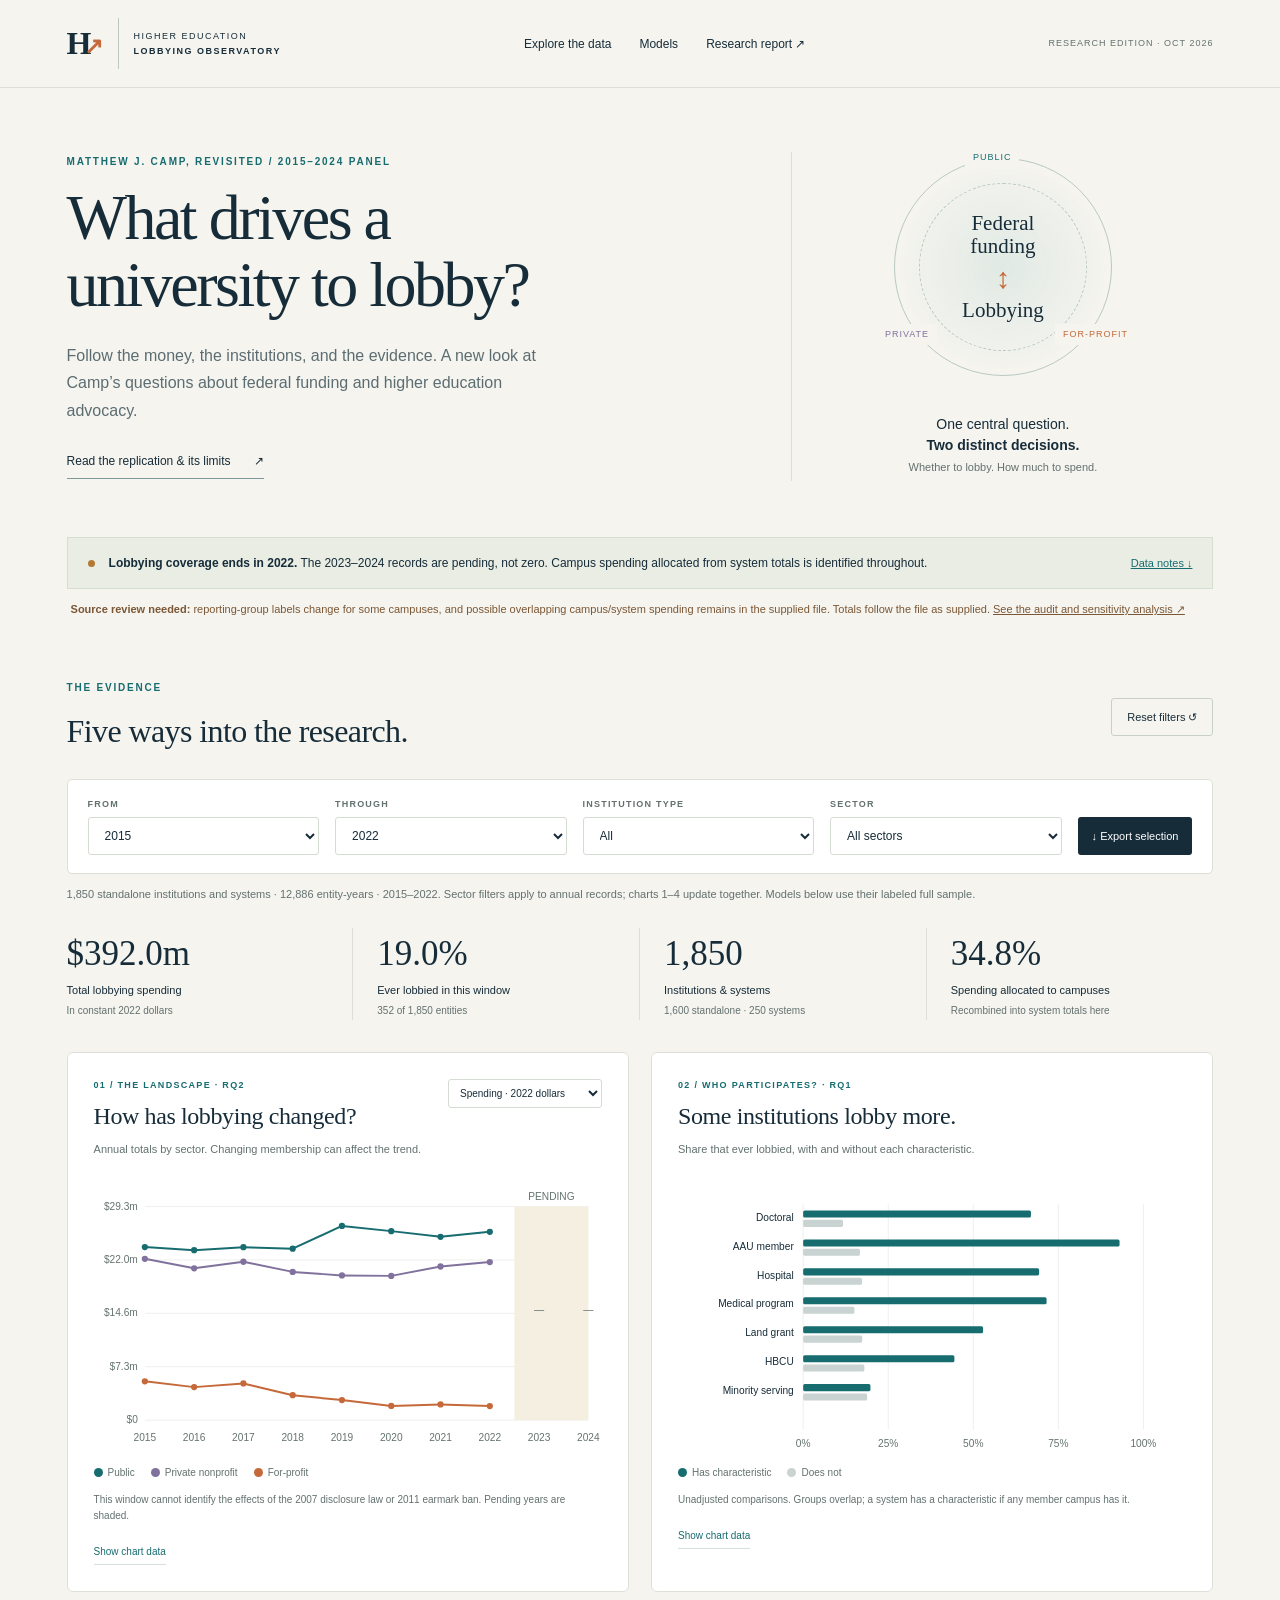
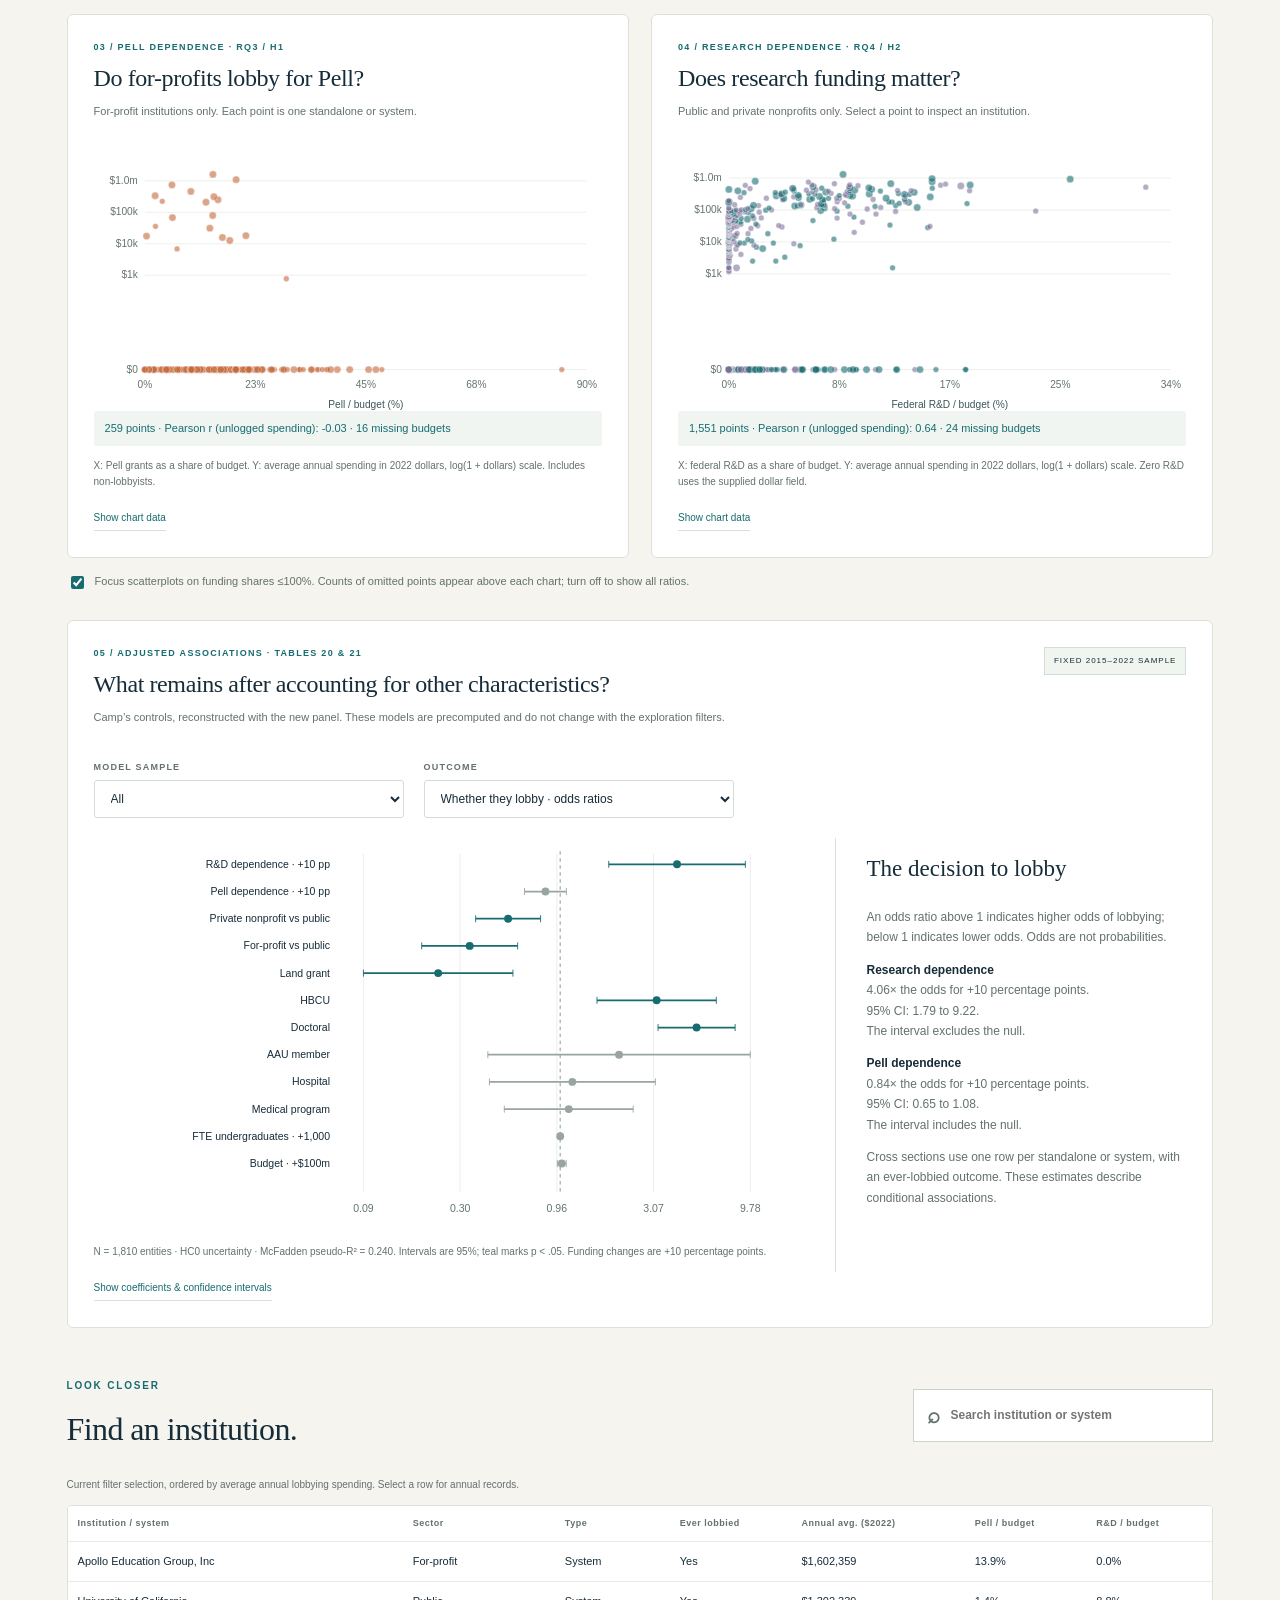
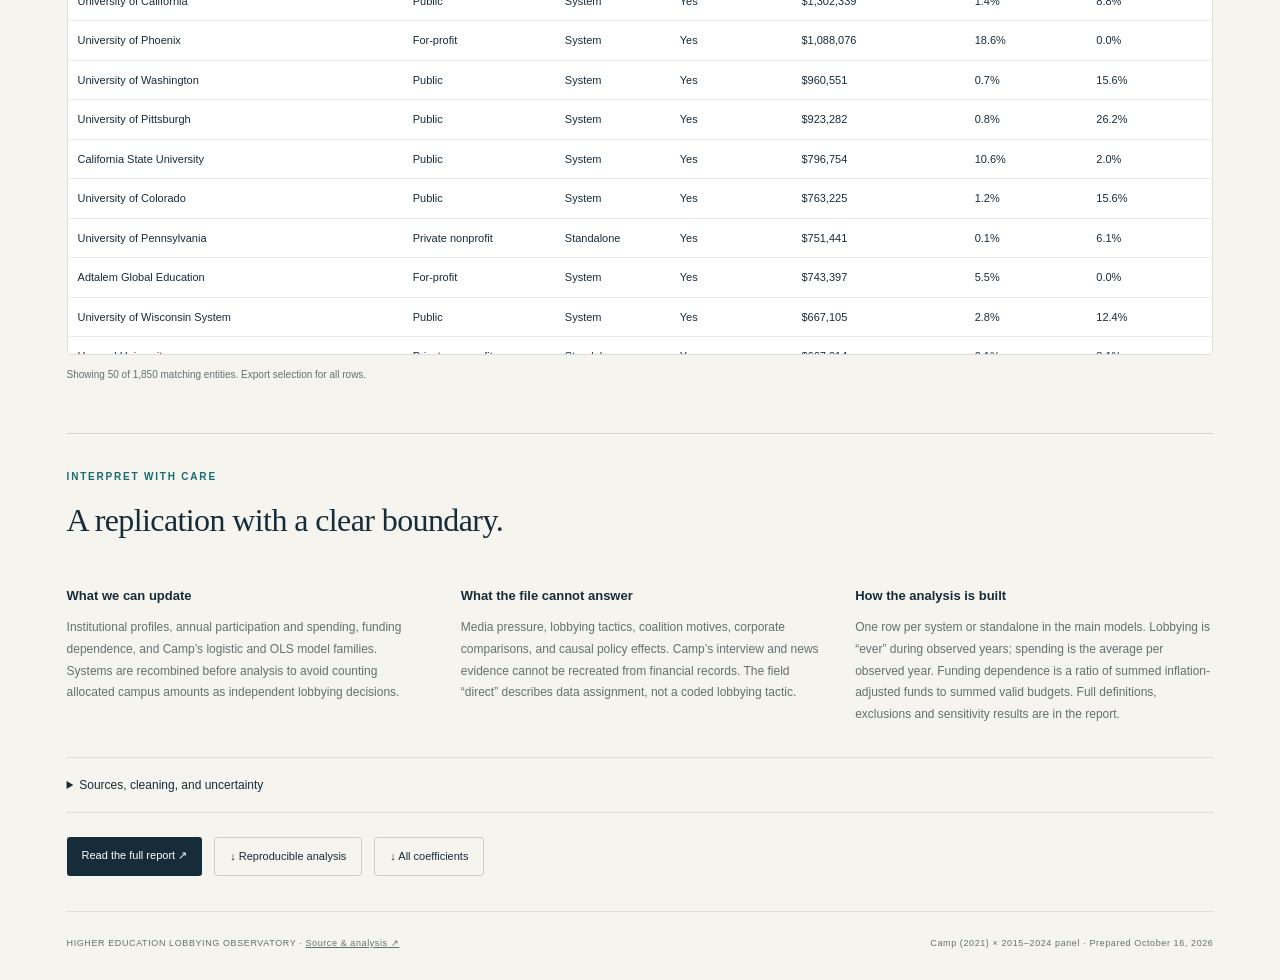
==== docs/index.html @ ec681b85 "Publish higher education lobbying dashboard and replication" ====
<!doctype html>
<html lang="en">
<head>
<meta charset="utf-8"><meta name="viewport" content="width=device-width,initial-scale=1">
<title>Higher Education Lobbying Observatory</title>
<meta name="description" content="Explore five interactive views of higher education lobbying and a transparent reconstruction of Matthew Camp’s dissertation models.">
<link rel="stylesheet" href="style.css">
</head>
<body>
<header><a class="brand" href="#"><b>H<span>↗</span></b><span>HIGHER EDUCATION<br><strong>LOBBYING OBSERVATORY</strong></span></a><nav><a href="#explore">Explore the data</a><a href="#models">Models</a><a href="report.html">Research report ↗</a></nav><span class="private">RESEARCH EDITION · OCT 2026</span></header>
<main>
<section class="hero"><div><p class="eyebrow">MATTHEW J. CAMP, REVISITED / 2015–2024 PANEL</p><h1>What drives a<br>university to lobby?</h1><p class="intro">Follow the money, the institutions, and the evidence. A new look at Camp’s questions about federal funding and higher education advocacy.</p><a class="textlink" href="report.html">Read the replication & its limits <span>↗</span></a></div><aside><div class="orbit"><span>PUBLIC</span><span>PRIVATE</span><span>FOR-PROFIT</span><b>Federal<br>funding<br><i>↕</i><br>Lobbying</b></div><p>One central question.<br><strong>Two distinct decisions.</strong><br><small>Whether to lobby. How much to spend.</small></p></aside></section>
<div class="coverage"><span class="status-dot"></span><div><strong>Lobbying coverage ends in 2022.</strong> The 2023–2024 records are pending, not zero. Campus spending allocated from system totals is identified throughout.</div><a href="#methods">Data notes ↓</a></div>
<p class="source-review"><strong>Source review needed:</strong> reporting-group labels change for some campuses, and possible overlapping campus/system spending remains in the supplied file. Totals follow the file as supplied. <a href="report.html#source-review">See the audit and sensitivity analysis ↗</a></p>
<section id="explore" class="explorer"><div class="section-heading"><div><p class="eyebrow">THE EVIDENCE</p><h2>Five ways into the research.</h2></div><button id="reset" class="ghost">Reset filters ↺</button></div>
<form id="filters" class="filters"><label>FROM<select id="start" aria-label="Start year"></select></label><label>THROUGH<select id="end" aria-label="End year"></select></label><label>INSTITUTION TYPE<select id="kind"><option>All</option><option>Standalone</option><option>System</option></select></label><label>SECTOR<select id="sector"><option value="All">All sectors</option><option value="Public">Public</option><option value="Private">Private nonprofit</option><option value="For-profit">For-profit</option></select></label><button id="download-selection" type="button" class="export">↓ Export selection</button></form>
<p id="filter-context" class="filter-context" aria-live="polite">Loading verified analysis…</p>
<div class="kpis" id="kpis"></div>
<div class="chart-grid">
<article class="card trend"><div class="card-head"><div><p class="eyebrow">01 / THE LANDSCAPE · RQ2</p><h3>How has lobbying changed?</h3></div><select id="trend-metric" aria-label="Trend metric"><option value="real">Spending · 2022 dollars</option><option value="nominal">Spending · nominal dollars</option><option value="rate">Annual participation rate</option></select></div><p class="subtitle">Annual totals by sector. Changing membership can affect the trend.</p><div id="trend-chart" class="chart"></div><div class="legend" id="sector-legend"></div><p class="note">This window cannot identify the effects of the 2007 disclosure law or 2011 earmark ban. Pending years are shaded.</p><button class="table-toggle" data-target="trend-table">Show chart data</button><div id="trend-table" class="data-table" hidden></div></article>
<article class="card profile"><div class="card-head"><div><p class="eyebrow">02 / WHO PARTICIPATES? · RQ1</p><h3>Some institutions lobby more.</h3></div></div><p class="subtitle">Share that ever lobbied, with and without each characteristic.</p><div id="profile-chart" class="chart"></div><div class="legend"><span><i style="background:#176c70"></i>Has characteristic</span><span><i style="background:#c9d4d2"></i>Does not</span></div><p class="note">Unadjusted comparisons. Groups overlap; a system has a characteristic if any member campus has it.</p><button class="table-toggle" data-target="profile-table">Show chart data</button><div id="profile-table" class="data-table" hidden></div></article>
<article class="card"><div class="card-head"><div><p class="eyebrow">03 / PELL DEPENDENCE · RQ3 / H1</p><h3>Do for-profits lobby for Pell?</h3></div></div><p class="subtitle">For-profit institutions only. Each point is one standalone or system.</p><div id="pell-chart" class="chart scatter"></div><div id="pell-stat" class="chart-stat"></div><p class="note">X: Pell grants as a share of budget. Y: average annual spending in 2022 dollars, log(1 + dollars) scale. Includes non-lobbyists.</p><button class="table-toggle" data-target="pell-table">Show chart data</button><div id="pell-table" class="data-table" hidden></div></article>
<article class="card"><div class="card-head"><div><p class="eyebrow">04 / RESEARCH DEPENDENCE · RQ4 / H2</p><h3>Does research funding matter?</h3></div></div><p class="subtitle">Public and private nonprofits only. Select a point to inspect an institution.</p><div id="rd-chart" class="chart scatter"></div><div id="rd-stat" class="chart-stat"></div><p class="note">X: federal R&D as a share of budget. Y: average annual spending in 2022 dollars, log(1 + dollars) scale. Zero R&D uses the supplied dollar field.</p><button class="table-toggle" data-target="rd-table">Show chart data</button><div id="rd-table" class="data-table" hidden></div></article>
</div>
<label class="range-option"><input id="ratio-limit" type="checkbox" checked> Focus scatterplots on funding shares ≤100%. Counts of omitted points appear above each chart; turn off to show all ratios.</label>
<article id="models" class="card model-card"><div class="card-head"><div><p class="eyebrow">05 / ADJUSTED ASSOCIATIONS · TABLES 20 & 21</p><h3>What remains after accounting for other characteristics?</h3></div><span class="badge">FIXED 2015–2022 SAMPLE</span></div><p class="subtitle">Camp’s controls, reconstructed with the new panel. These models are precomputed and do not change with the exploration filters.</p><div class="model-controls"><label>MODEL SAMPLE<select id="model-spec"><option>All</option><option>Standalone</option><option>System</option><option>Panel All</option><option>Panel Standalone</option><option>Panel System</option><option>H1 For-profit</option><option>H2 Nonprofit</option><option>Ratios ≤100%</option><option>Complete campus budgets</option><option>Mean annual ratios</option><option>Stable reporting families</option></select></label><label>OUTCOME<select id="model-outcome"><option value="logit">Whether they lobby · odds ratios</option><option value="ols">How much they spend · OLS</option></select></label></div><div class="model-layout"><div><div id="model-chart" class="chart"></div><p id="model-meta" class="note"></p></div><aside id="model-reading"></aside></div><button class="table-toggle" data-target="model-table">Show coefficients & confidence intervals</button><div id="model-table" class="data-table" hidden></div></article>
<section class="directory"><div class="section-heading"><div><p class="eyebrow">LOOK CLOSER</p><h2>Find an institution.</h2></div><label class="search"><span>⌕</span><input id="search" type="search" placeholder="Search institution or system" aria-label="Search institution"></label></div><p class="note">Current filter selection, ordered by average annual lobbying spending. Select a row for annual records.</p><div id="institution-table" class="data-table"></div><p id="directory-count" class="note"></p></section>
<section id="methods" class="methods"><p class="eyebrow">INTERPRET WITH CARE</p><h2>A replication with a clear boundary.</h2><div class="method-grid"><div><h4>What we can update</h4><p>Institutional profiles, annual participation and spending, funding dependence, and Camp’s logistic and OLS model families. Systems are recombined before analysis to avoid counting allocated campus amounts as independent lobbying decisions.</p></div><div><h4>What the file cannot answer</h4><p>Media pressure, lobbying tactics, coalition motives, corporate comparisons, and causal policy effects. Camp’s interview and news evidence cannot be recreated from financial records. The field “direct” describes data assignment, not a coded lobbying tactic.</p></div><div><h4>How the analysis is built</h4><p>One row per system or standalone in the main models. Lobbying is “ever” during observed years; spending is the average per observed year. Funding dependence is a ratio of summed inflation-adjusted funds to summed valid budgets. Full definitions, exclusions and sensitivity results are in the report.</p></div></div><details><summary>Sources, cleaning, and uncertainty</summary><p>Camp, Matthew J. (2021), <em>No Longer Exempt: Higher Education’s Entrée into Lobbying</em>, Columbia University. Research questions: printed pp. 62–71; aggregation and variables: pp. 72–82; models: pp. 104–115; interviews and news: pp. 122–127.</p><p>Dataset: DISAGG_PANEL_2015_2024 2026.10.01.csv, supplied by the user. Its preselection criteria, funding-year alignment, dollar basis, and matches to lobbying filings were not independently audited. Dollar values are treated as nominal and converted using <a href="https://www.bls.gov/regions/mid-atlantic/data/consumerpriceindexannualandsemiannual_table.htm" target="_blank" rel="noreferrer">BLS annual CPI-U</a> to 2022 dollars; verify the source’s dollar basis before scholarly publication.</p><p>Blank spending is zero only for explicit lobbied=0 records. PENDING stays missing. Nonpositive budgets do not produce funding ratios. Blank percentage fields are recomputed from supplied dollars. System finances sum the available member-campus fields; shared or missing finances can distort denominators. Main model confidence intervals use HC0 (logit) and HC3 (OLS); annual models include year indicators and cluster by entity. These are associations, not causal effects.</p><p id="audit-note"></p></details><div class="downloads"><a href="report.html" class="button">Read the full report ↗</a><a href="replication-package.zip" class="ghost">↓ Reproducible analysis</a><a href="model_coefficients.csv" class="ghost">↓ All coefficients</a></div></section>
<footer><span>HIGHER EDUCATION LOBBYING OBSERVATORY · <a href="https://github.com/jparkteach/higher-ed-lobbying-observatory" target="_blank" rel="noreferrer">Source &amp; analysis ↗</a></span><span>Camp (2021) × 2015–2024 panel · Prepared October 16, 2026</span></footer>
</section></main>
<div id="tooltip" role="tooltip" hidden></div>
<dialog id="detail"><button id="close-detail" class="close" aria-label="Close institution details">×</button><div id="detail-content"></div></dialog>
<div id="error" hidden role="alert"></div>
<script src="app.js"></script>
</body></html>
---- docs/style.css ----
:root{--ink:#172c39;--muted:#63716f;--paper:#f5f4ef;--line:#dce0d8;--teal:#176c70;--orange:#c5693a;--purple:#81719d;--serif:Georgia,'Times New Roman',serif}*{box-sizing:border-box}html{scroll-behavior:smooth;scroll-padding-top:90px}body{margin:0;background:var(--paper);color:var(--ink);font-family:Arial,Helvetica,sans-serif;font-size:14px;line-height:1.5}a{color:inherit}header{height:88px;border-bottom:1px solid var(--line);display:flex;align-items:center;justify-content:space-between;padding:0 5.2%;background:var(--paper)}.brand{text-decoration:none;display:flex;align-items:center;gap:14px;font-size:9px;letter-spacing:1.5px;line-height:1.6}.brand>b{font-family:var(--serif);font-size:32px;letter-spacing:-7px;border-right:1px solid #bfc8bf;padding-right:22px}.brand>b span{font-family:Arial;font-size:23px;color:var(--orange)}.brand strong{font-weight:700}nav{display:flex;gap:28px;font-size:12px}nav a{text-decoration:none}.private{font-size:9px;color:var(--muted);letter-spacing:1px}main{max-width:1450px;margin:auto;padding:0 5.2%}.hero{display:grid;grid-template-columns:1.5fr 1fr;gap:8%;align-items:center;padding:64px 0 56px}.eyebrow{font-size:10px;letter-spacing:1.8px;font-weight:700;color:var(--teal);margin:0 0 12px}h1{font-family:var(--serif);font-size:clamp(43px,5vw,72px);font-weight:400;line-height:1.04;letter-spacing:-2.5px;margin:16px 0 24px}.intro{font-size:16px;color:#5c6d72;max-width:490px;line-height:1.7}.textlink{display:inline-block;text-decoration:none;border-bottom:1px solid #7d9899;margin-top:12px;padding-bottom:8px;font-size:12px}.textlink span{padding-left:20px}.hero aside{display:flex;align-items:center;justify-content:space-around;gap:16px;flex-direction:column;position:relative;border-left:1px solid var(--line)}.hero aside p{text-align:center;line-height:1.5;font-size:14px;margin:4px}.hero aside small{color:var(--muted);font-size:11px}.orbit{height:218px;width:218px;border:1px solid #b8c8c2;border-radius:50%;position:relative;display:grid;place-items:center;margin:6px 0 18px;background:radial-gradient(circle,#e0e9e3 0,transparent 68%)}.orbit:after{content:'';position:absolute;border:1px dashed #b8c8c2;border-radius:50%;inset:24px}.orbit span{position:absolute;background:var(--paper);font-size:9px;letter-spacing:1px;padding:4px 8px;z-index:1}.orbit span:nth-child(1){top:-12px;left:70px;color:var(--teal)}.orbit span:nth-child(2){bottom:30px;left:-18px;color:var(--purple)}.orbit span:nth-child(3){bottom:30px;right:-25px;color:var(--orange)}.orbit b{text-align:center;font-family:var(--serif);font-size:21px;font-weight:400;line-height:1.1}.orbit i{font-family:Arial;color:var(--orange);font-size:29px;line-height:1.4}.coverage{display:flex;gap:14px;align-items:center;background:#e9ede4;border:1px solid #d7dfd0;padding:16px 20px;font-size:12px}.coverage div{flex:1}.coverage a{white-space:nowrap;color:var(--teal);font-size:11px}.status-dot{width:7px;height:7px;background:#b47a35;border-radius:50%;flex-shrink:0}.explorer{padding-top:50px}.section-heading{display:flex;justify-content:space-between;align-items:center;gap:20px;margin-bottom:24px}h2{font-family:var(--serif);font-size:32px;font-weight:400;letter-spacing:-.6px;margin:0}button,select,input{font:inherit}button,a.button{cursor:pointer}button:focus-visible,a:focus-visible,select:focus-visible,input:focus-visible{outline:3px solid #c5693a;outline-offset:3px}.ghost{background:transparent;border:1px solid #c8d1c9;color:var(--ink);padding:10px 15px;text-decoration:none;border-radius:3px;font-size:11px}select{background:#fff;border:1px solid #d5dcd4;border-radius:3px;color:var(--ink);font-size:12px;padding:10px 30px 10px 12px;max-width:100%}.filters{display:flex;gap:16px;align-items:flex-end;background:#fff;padding:18px 20px;border:1px solid var(--line);border-radius:5px}.filters label{flex:1;min-width:80px}label{display:block;color:var(--muted);font-size:9px;letter-spacing:1.2px;font-weight:700}label select{display:block;width:100%;margin-top:6px;letter-spacing:0;font-weight:400}.export{padding:11px 14px;background:var(--ink);color:#fff;border:0;border-radius:3px;font-size:11px;white-space:nowrap}.filter-context{font-size:11px;color:var(--muted);margin:12px 0 20px}.kpis{display:grid;grid-template-columns:repeat(4,1fr);margin:25px 0 32px}.kpi{padding:0 24px;border-right:1px solid var(--line)}.kpi:first-child{padding-left:0}.kpi:last-child{border:0}.kpi strong{font-family:var(--serif);font-size:35px;font-weight:400;display:block;margin-bottom:2px}.kpi span{font-size:11px;display:block}.kpi small{font-size:10px;color:var(--muted)}.chart-grid{display:grid;grid-template-columns:1fr 1fr;gap:22px}.card{background:#fff;border:1px solid var(--line);padding:26px;border-radius:6px;min-width:0}.card-head{display:flex;justify-content:space-between;align-items:flex-start;gap:15px}.card-head .eyebrow{font-size:9px;letter-spacing:1.3px;margin-bottom:10px}h3{font-family:var(--serif);font-size:24px;line-height:1.2;font-weight:400;letter-spacing:-.4px;margin:0}.card-head select{font-size:10px;max-width:180px;padding:7px}.subtitle{font-size:11px;color:var(--muted);margin:10px 0 14px;min-height:32px}.chart{width:100%;min-height:245px}.chart svg{display:block;width:100%;height:auto;overflow:visible}.chart svg text{font-family:Arial,Helvetica,sans-serif;fill:#64736f;font-size:11px}.chart svg .axis-label{font-size:11px;fill:#3d5558}.chart svg .strong{fill:var(--ink);font-size:11px}.chart svg .grid{stroke:#e8ece7;stroke-width:1}.chart svg circle[data-tip],.chart svg rect[data-tip]{cursor:pointer}.legend{display:flex;gap:16px;flex-wrap:wrap;font-size:10px;color:var(--muted);margin:8px 0}.legend span{display:flex;align-items:center;gap:5px}.legend i{width:9px;height:9px;border-radius:50%;display:inline-block}.note{font-size:10px;line-height:1.6;color:var(--muted);margin:12px 0}.table-toggle{border:0;border-bottom:1px solid #d6e1dc;background:none;color:var(--teal);font-size:10px;padding:5px 0;margin-top:3px}.data-table{overflow:auto;max-height:380px}.data-table table{border-collapse:collapse;width:100%;font-size:11px}.data-table th{text-align:left;font-size:9px;font-weight:600;letter-spacing:.5px;color:var(--muted);border-bottom:1px solid #b8c9c2;position:sticky;top:0;background:#fff;z-index:1}.data-table th,.data-table td{padding:11px 10px;border-bottom:1px solid #e7ece5}.data-table td:not(:first-child){white-space:nowrap}.data-table tr[data-entity]{cursor:pointer}.data-table tr[data-entity]:hover{background:#f0f5f0}.chart-stat{font-size:11px;color:var(--teal);padding:9px 11px;background:#f0f5f1;border-radius:3px;min-height:32px}.range-option{font-size:11px;letter-spacing:0;font-weight:400;margin:15px 0 28px;display:flex;align-items:flex-start;gap:8px}.range-option input{accent-color:var(--teal)}.model-card{margin-top:0}.badge{font-size:8px;letter-spacing:1px;border:1px solid #d2ded6;background:#f0f5f0;padding:7px 9px;white-space:nowrap}.model-controls{display:flex;gap:20px;max-width:640px;margin:20px 0}.model-controls label{flex:1}.model-layout{display:grid;grid-template-columns:2fr 1fr;gap:40px}.model-layout aside{border-left:1px solid var(--line);padding:14px 0 0 30px}.model-layout aside h4{font-family:var(--serif);font-weight:400;font-size:23px;margin:0 0 20px}.model-layout aside p{font-size:12px;color:var(--muted);line-height:1.7}.model-layout aside strong{color:var(--ink)}.directory{margin:50px 0}.search{display:flex;align-items:center;gap:8px;border:1px solid #c9d4ca;background:white;padding:9px 13px;width:300px;letter-spacing:0}.search span{font-size:22px}.search input{border:0;outline:none;font-size:12px;width:100%;background:none}.directory .data-table{background:white;border:1px solid var(--line);border-radius:5px;max-height:450px}.methods{padding:35px 0;border-top:1px solid #cfd8cc}.method-grid{display:grid;grid-template-columns:1fr 1fr 1fr;gap:36px;margin-top:25px}.method-grid h4{font-size:13px;margin-bottom:10px}.method-grid p,details p{font-size:12px;line-height:1.8;color:var(--muted)}details{border-top:1px solid var(--line);border-bottom:1px solid var(--line);padding:18px 0;margin-top:20px}summary{cursor:pointer;font-size:12px}.downloads{display:flex;gap:12px;flex-wrap:wrap;margin-top:24px}.button{display:inline-block;padding:10px 15px;background:var(--ink);color:white;font-size:11px;text-decoration:none;border-radius:3px}footer{display:flex;justify-content:space-between;gap:20px;font-size:9px;color:var(--muted);border-top:1px solid var(--line);padding:25px 0 30px;letter-spacing:.6px}#tooltip{position:fixed;z-index:20;max-width:300px;background:#172c39;color:white;box-shadow:0 8px 22px #172c3925;border-radius:4px;padding:10px 12px;font-size:11px;white-space:pre-line;pointer-events:none}dialog{border:1px solid #c6d2c7;border-radius:9px;max-width:900px;width:90%;padding:30px;color:var(--ink);max-height:85vh;overflow:auto}dialog::backdrop{background:#172c3975}.close{float:right;background:none;border:0;font-size:26px;color:var(--muted)}dialog h2{padding-right:30px}dialog .data-table{max-height:440px}.empty{display:grid;place-items:center;text-align:center;height:245px;color:var(--muted);font-size:12px;padding:20px}#error{padding:25px;border:1px solid #b95c38;color:#803b25;margin:30px}.loading{opacity:.5}@media(min-width:1150px){.trend{grid-column:1}.profile{grid-column:2}}@media(max-width:1000px){.private{display:none}.card{padding:20px}.card-head{flex-direction:column;gap:8px}.card-head select{max-width:100%}.hero{gap:3%}.model-layout{grid-template-columns:1.5fr 1fr;gap:20px}.model-layout aside{padding-left:20px}}@media(max-width:720px){header{height:72px;padding:0 5%}.brand{font-size:8px;gap:10px}.brand>b{font-size:28px;padding-right:16px}nav a:not(:last-child){display:none}nav{font-size:10px}.hero{grid-template-columns:1fr;padding:38px 0}.hero aside{display:none}h1{font-size:53px}.intro{font-size:14px}.coverage{align-items:flex-start;font-size:11px;padding:14px}.coverage a{display:none}.status-dot{margin-top:5px}.explorer{padding-top:32px}h2{font-size:27px}.filters{display:grid;grid-template-columns:1fr 1fr;gap:13px;padding:15px}.export{grid-column:span 2}.kpis{grid-template-columns:1fr 1fr;gap:22px 0}.kpi{padding:0 14px}.kpi:nth-child(3){padding-left:0}.kpi:nth-child(2){border:0}.kpi strong{font-size:30px}.chart-grid{grid-template-columns:1fr;gap:16px}.card-head{flex-direction:row}.card-head select{max-width:150px}.chart{min-height:230px}.model-layout{grid-template-columns:1fr}.model-layout aside{border-left:0;border-top:1px solid var(--line);padding:20px 0 0}.model-layout aside h4{font-size:21px;margin-bottom:10px}.model-controls{gap:12px}.model-card>.card-head{flex-direction:column}.method-grid{grid-template-columns:1fr;gap:8px}.directory .section-heading{display:block}.search{width:100%;margin-top:18px}.directory{margin-top:32px}footer{flex-direction:column;gap:8px}.model-card{padding:18px}h3{font-size:23px}.downloads a{flex:1;text-align:center;white-space:nowrap}}@media print{header,form,button,.search,.downloads,nav{display:none}.card{break-inside:avoid}.chart-grid{display:block}.card{margin-bottom:20px}.hero aside{display:none}.hero{display:block}body{background:white}main{padding:0}.model-layout{display:block}footer{display:block}}

.source-review{font-size:11px;line-height:1.7;color:#7b5735;padding:0 4px}.source-review a{color:#7b5735}.chart{min-height:0}@media(max-width:720px){.chart{min-height:0}.chart svg text,.chart svg .axis-label,.chart svg .strong{font-size:17px}#profile-chart svg text,#profile-chart svg .strong{font-size:15px}#model-chart{overflow:auto}#model-chart svg{min-width:700px}#model-chart svg text,#model-chart svg .strong{font-size:12px}}

.model-layout>div{min-width:0}#model-chart{max-width:100%}.data-table{min-width:0}

@media(min-width:721px){.chart svg text,.chart svg .axis-label,.chart svg .strong{font-size:13px}#model-chart svg text,#model-chart svg .strong{font-size:12px}}@media(max-width:720px){.card-head{flex-direction:column}.card-head select{max-width:100%}.chart svg text,.chart svg .axis-label,.chart svg .strong{font-size:20px}#profile-chart svg text,#profile-chart svg .strong{font-size:17px}#model-chart svg text,#model-chart svg .strong{font-size:12px}}
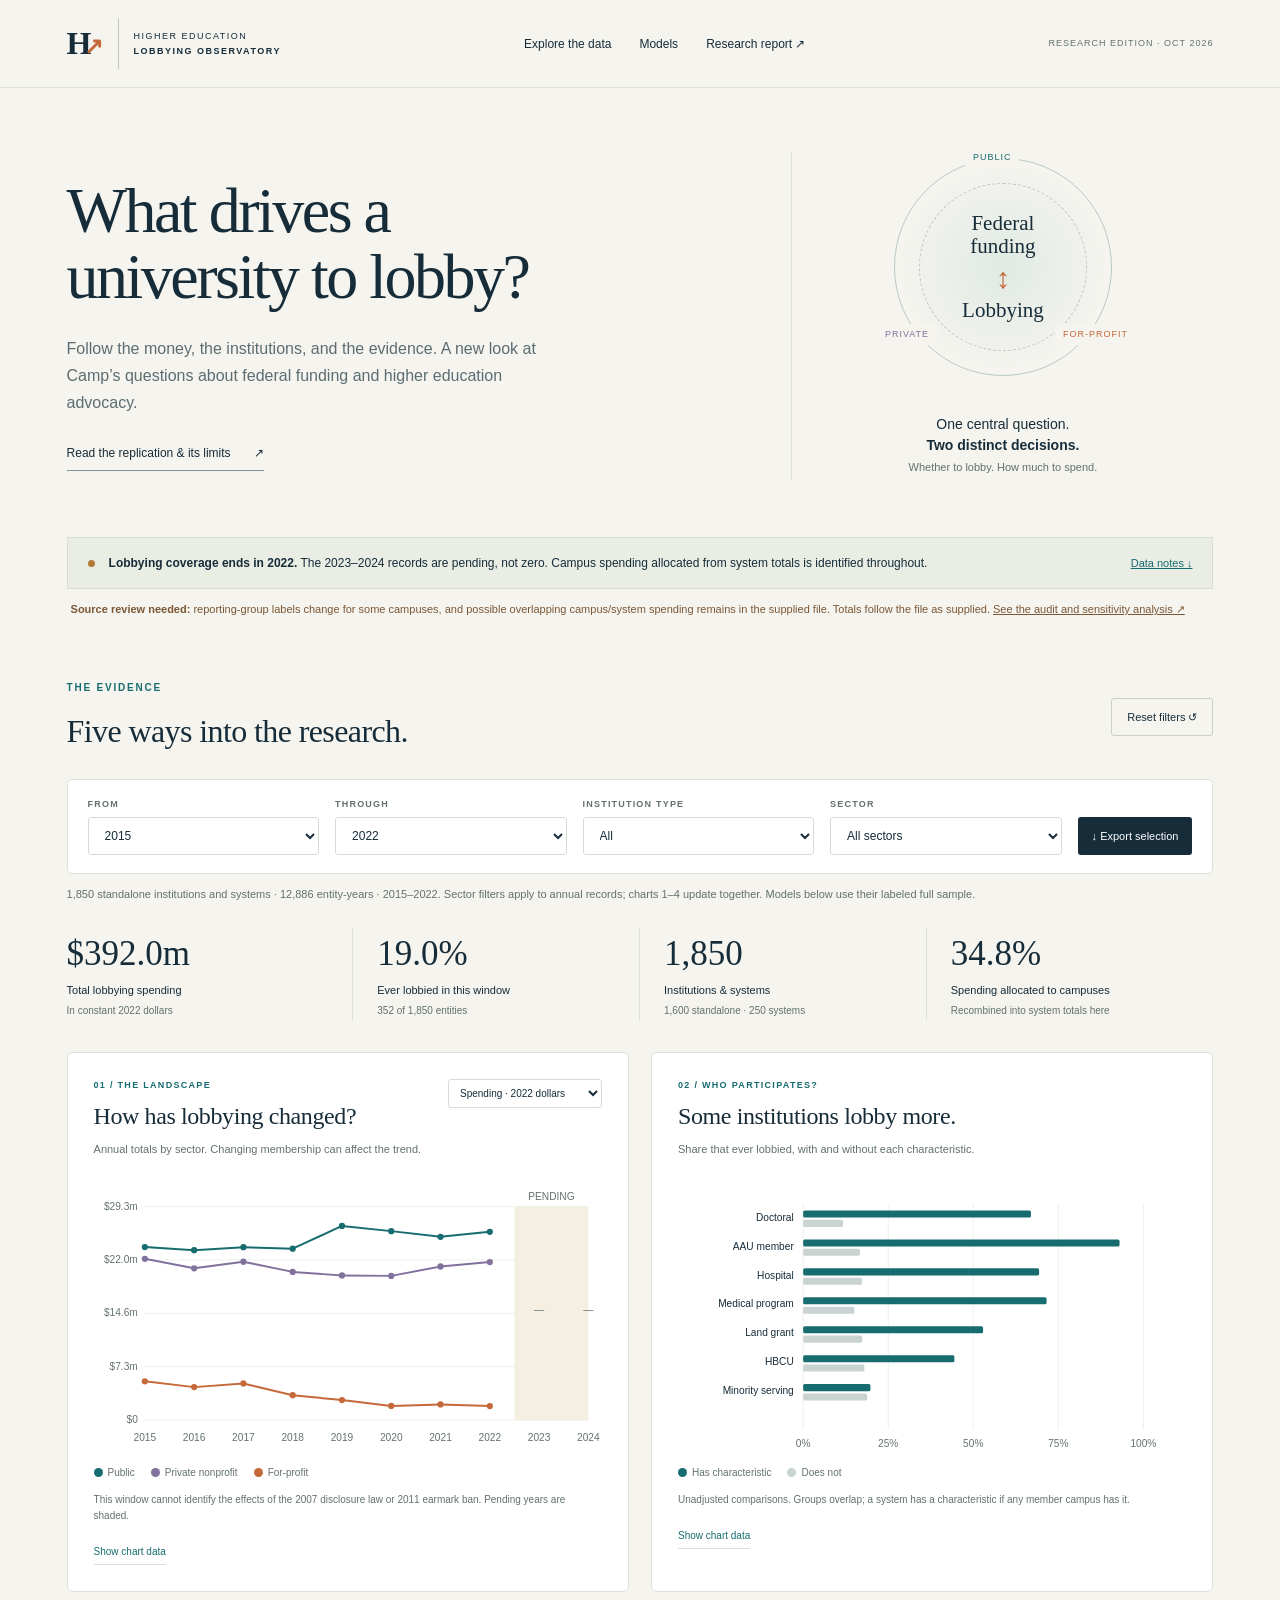
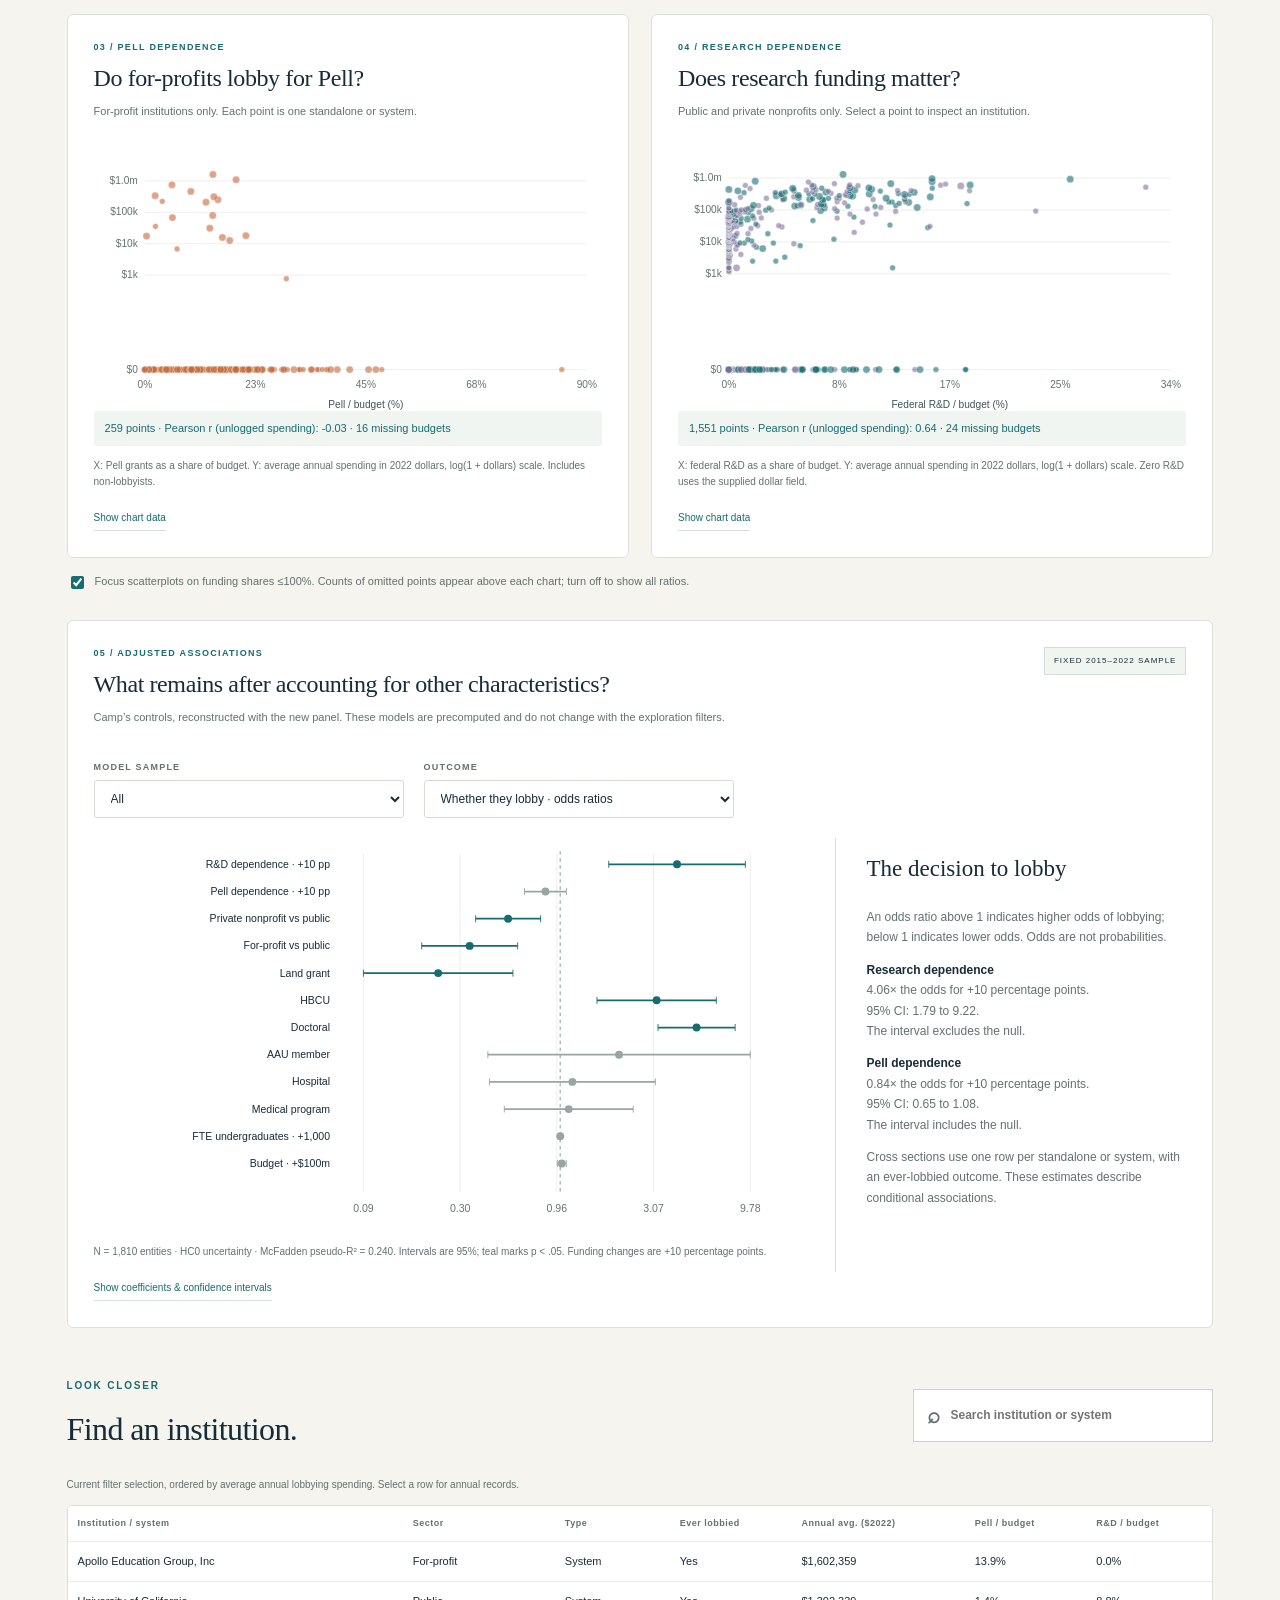
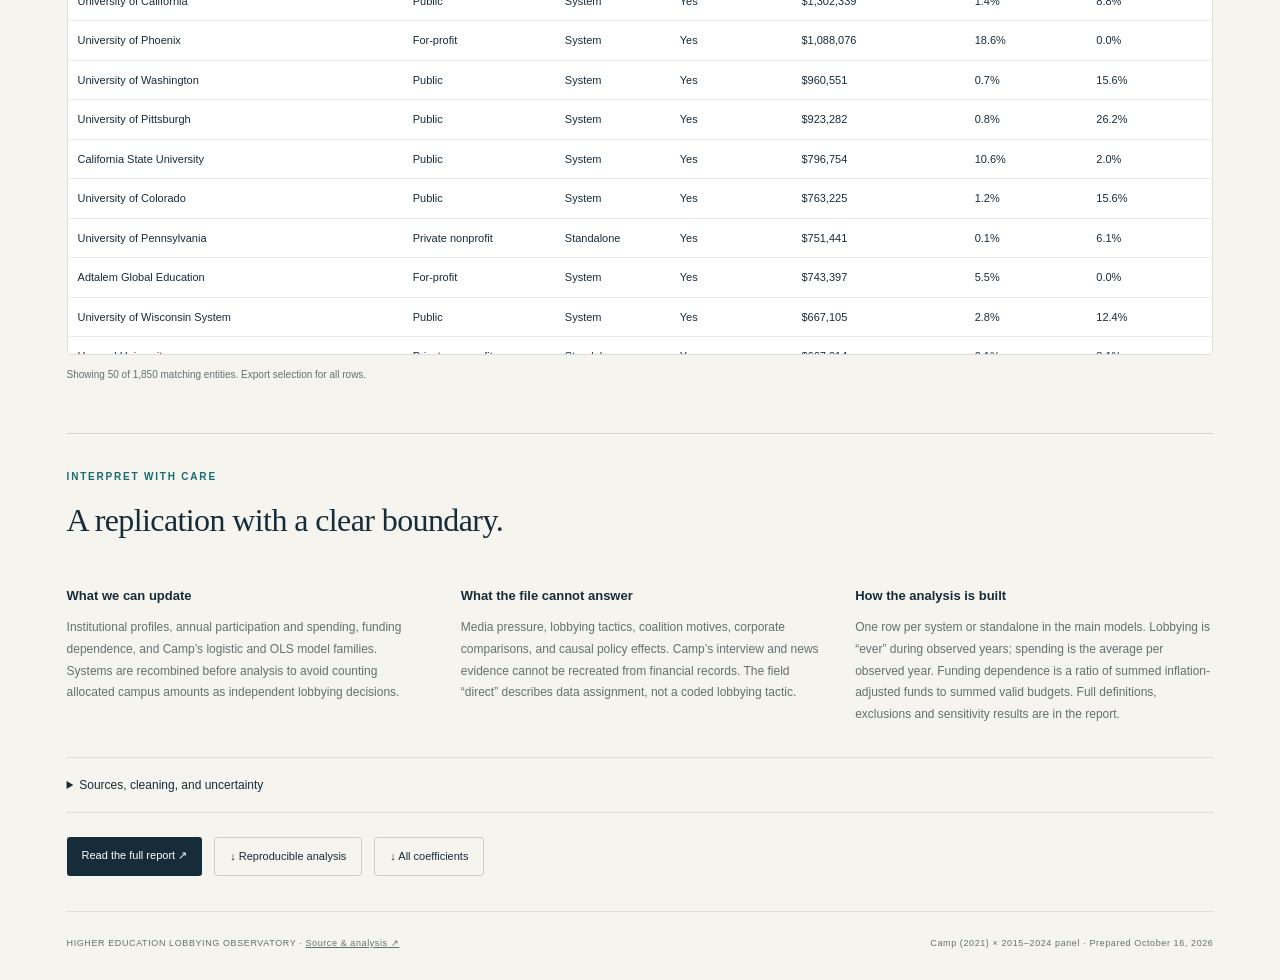
==== commit 271730b6: "Remove dissertation reference labels from dashboard headings" ====
--- a/docs/index.html
+++ b/docs/index.html
@@ -9,7 +9,7 @@
 <body>
 <header><a class="brand" href="#"><b>H<span>↗</span></b><span>HIGHER EDUCATION<br><strong>LOBBYING OBSERVATORY</strong></span></a><nav><a href="#explore">Explore the data</a><a href="#models">Models</a><a href="report.html">Research report ↗</a></nav><span class="private">RESEARCH EDITION · OCT 2026</span></header>
 <main>
-<section class="hero"><div><p class="eyebrow">MATTHEW J. CAMP, REVISITED / 2015–2024 PANEL</p><h1>What drives a<br>university to lobby?</h1><p class="intro">Follow the money, the institutions, and the evidence. A new look at Camp’s questions about federal funding and higher education advocacy.</p><a class="textlink" href="report.html">Read the replication & its limits <span>↗</span></a></div><aside><div class="orbit"><span>PUBLIC</span><span>PRIVATE</span><span>FOR-PROFIT</span><b>Federal<br>funding<br><i>↕</i><br>Lobbying</b></div><p>One central question.<br><strong>Two distinct decisions.</strong><br><small>Whether to lobby. How much to spend.</small></p></aside></section>
+<section class="hero"><div><h1>What drives a<br>university to lobby?</h1><p class="intro">Follow the money, the institutions, and the evidence. A new look at Camp’s questions about federal funding and higher education advocacy.</p><a class="textlink" href="report.html">Read the replication & its limits <span>↗</span></a></div><aside><div class="orbit"><span>PUBLIC</span><span>PRIVATE</span><span>FOR-PROFIT</span><b>Federal<br>funding<br><i>↕</i><br>Lobbying</b></div><p>One central question.<br><strong>Two distinct decisions.</strong><br><small>Whether to lobby. How much to spend.</small></p></aside></section>
 <div class="coverage"><span class="status-dot"></span><div><strong>Lobbying coverage ends in 2022.</strong> The 2023–2024 records are pending, not zero. Campus spending allocated from system totals is identified throughout.</div><a href="#methods">Data notes ↓</a></div>
 <p class="source-review"><strong>Source review needed:</strong> reporting-group labels change for some campuses, and possible overlapping campus/system spending remains in the supplied file. Totals follow the file as supplied. <a href="report.html#source-review">See the audit and sensitivity analysis ↗</a></p>
 <section id="explore" class="explorer"><div class="section-heading"><div><p class="eyebrow">THE EVIDENCE</p><h2>Five ways into the research.</h2></div><button id="reset" class="ghost">Reset filters ↺</button></div>
@@ -17,13 +17,13 @@
 <p id="filter-context" class="filter-context" aria-live="polite">Loading verified analysis…</p>
 <div class="kpis" id="kpis"></div>
 <div class="chart-grid">
-<article class="card trend"><div class="card-head"><div><p class="eyebrow">01 / THE LANDSCAPE · RQ2</p><h3>How has lobbying changed?</h3></div><select id="trend-metric" aria-label="Trend metric"><option value="real">Spending · 2022 dollars</option><option value="nominal">Spending · nominal dollars</option><option value="rate">Annual participation rate</option></select></div><p class="subtitle">Annual totals by sector. Changing membership can affect the trend.</p><div id="trend-chart" class="chart"></div><div class="legend" id="sector-legend"></div><p class="note">This window cannot identify the effects of the 2007 disclosure law or 2011 earmark ban. Pending years are shaded.</p><button class="table-toggle" data-target="trend-table">Show chart data</button><div id="trend-table" class="data-table" hidden></div></article>
-<article class="card profile"><div class="card-head"><div><p class="eyebrow">02 / WHO PARTICIPATES? · RQ1</p><h3>Some institutions lobby more.</h3></div></div><p class="subtitle">Share that ever lobbied, with and without each characteristic.</p><div id="profile-chart" class="chart"></div><div class="legend"><span><i style="background:#176c70"></i>Has characteristic</span><span><i style="background:#c9d4d2"></i>Does not</span></div><p class="note">Unadjusted comparisons. Groups overlap; a system has a characteristic if any member campus has it.</p><button class="table-toggle" data-target="profile-table">Show chart data</button><div id="profile-table" class="data-table" hidden></div></article>
-<article class="card"><div class="card-head"><div><p class="eyebrow">03 / PELL DEPENDENCE · RQ3 / H1</p><h3>Do for-profits lobby for Pell?</h3></div></div><p class="subtitle">For-profit institutions only. Each point is one standalone or system.</p><div id="pell-chart" class="chart scatter"></div><div id="pell-stat" class="chart-stat"></div><p class="note">X: Pell grants as a share of budget. Y: average annual spending in 2022 dollars, log(1 + dollars) scale. Includes non-lobbyists.</p><button class="table-toggle" data-target="pell-table">Show chart data</button><div id="pell-table" class="data-table" hidden></div></article>
-<article class="card"><div class="card-head"><div><p class="eyebrow">04 / RESEARCH DEPENDENCE · RQ4 / H2</p><h3>Does research funding matter?</h3></div></div><p class="subtitle">Public and private nonprofits only. Select a point to inspect an institution.</p><div id="rd-chart" class="chart scatter"></div><div id="rd-stat" class="chart-stat"></div><p class="note">X: federal R&D as a share of budget. Y: average annual spending in 2022 dollars, log(1 + dollars) scale. Zero R&D uses the supplied dollar field.</p><button class="table-toggle" data-target="rd-table">Show chart data</button><div id="rd-table" class="data-table" hidden></div></article>
+<article class="card trend"><div class="card-head"><div><p class="eyebrow">01 / THE LANDSCAPE</p><h3>How has lobbying changed?</h3></div><select id="trend-metric" aria-label="Trend metric"><option value="real">Spending · 2022 dollars</option><option value="nominal">Spending · nominal dollars</option><option value="rate">Annual participation rate</option></select></div><p class="subtitle">Annual totals by sector. Changing membership can affect the trend.</p><div id="trend-chart" class="chart"></div><div class="legend" id="sector-legend"></div><p class="note">This window cannot identify the effects of the 2007 disclosure law or 2011 earmark ban. Pending years are shaded.</p><button class="table-toggle" data-target="trend-table">Show chart data</button><div id="trend-table" class="data-table" hidden></div></article>
+<article class="card profile"><div class="card-head"><div><p class="eyebrow">02 / WHO PARTICIPATES?</p><h3>Some institutions lobby more.</h3></div></div><p class="subtitle">Share that ever lobbied, with and without each characteristic.</p><div id="profile-chart" class="chart"></div><div class="legend"><span><i style="background:#176c70"></i>Has characteristic</span><span><i style="background:#c9d4d2"></i>Does not</span></div><p class="note">Unadjusted comparisons. Groups overlap; a system has a characteristic if any member campus has it.</p><button class="table-toggle" data-target="profile-table">Show chart data</button><div id="profile-table" class="data-table" hidden></div></article>
+<article class="card"><div class="card-head"><div><p class="eyebrow">03 / PELL DEPENDENCE</p><h3>Do for-profits lobby for Pell?</h3></div></div><p class="subtitle">For-profit institutions only. Each point is one standalone or system.</p><div id="pell-chart" class="chart scatter"></div><div id="pell-stat" class="chart-stat"></div><p class="note">X: Pell grants as a share of budget. Y: average annual spending in 2022 dollars, log(1 + dollars) scale. Includes non-lobbyists.</p><button class="table-toggle" data-target="pell-table">Show chart data</button><div id="pell-table" class="data-table" hidden></div></article>
+<article class="card"><div class="card-head"><div><p class="eyebrow">04 / RESEARCH DEPENDENCE</p><h3>Does research funding matter?</h3></div></div><p class="subtitle">Public and private nonprofits only. Select a point to inspect an institution.</p><div id="rd-chart" class="chart scatter"></div><div id="rd-stat" class="chart-stat"></div><p class="note">X: federal R&D as a share of budget. Y: average annual spending in 2022 dollars, log(1 + dollars) scale. Zero R&D uses the supplied dollar field.</p><button class="table-toggle" data-target="rd-table">Show chart data</button><div id="rd-table" class="data-table" hidden></div></article>
 </div>
 <label class="range-option"><input id="ratio-limit" type="checkbox" checked> Focus scatterplots on funding shares ≤100%. Counts of omitted points appear above each chart; turn off to show all ratios.</label>
-<article id="models" class="card model-card"><div class="card-head"><div><p class="eyebrow">05 / ADJUSTED ASSOCIATIONS · TABLES 20 & 21</p><h3>What remains after accounting for other characteristics?</h3></div><span class="badge">FIXED 2015–2022 SAMPLE</span></div><p class="subtitle">Camp’s controls, reconstructed with the new panel. These models are precomputed and do not change with the exploration filters.</p><div class="model-controls"><label>MODEL SAMPLE<select id="model-spec"><option>All</option><option>Standalone</option><option>System</option><option>Panel All</option><option>Panel Standalone</option><option>Panel System</option><option>H1 For-profit</option><option>H2 Nonprofit</option><option>Ratios ≤100%</option><option>Complete campus budgets</option><option>Mean annual ratios</option><option>Stable reporting families</option></select></label><label>OUTCOME<select id="model-outcome"><option value="logit">Whether they lobby · odds ratios</option><option value="ols">How much they spend · OLS</option></select></label></div><div class="model-layout"><div><div id="model-chart" class="chart"></div><p id="model-meta" class="note"></p></div><aside id="model-reading"></aside></div><button class="table-toggle" data-target="model-table">Show coefficients & confidence intervals</button><div id="model-table" class="data-table" hidden></div></article>
+<article id="models" class="card model-card"><div class="card-head"><div><p class="eyebrow">05 / ADJUSTED ASSOCIATIONS</p><h3>What remains after accounting for other characteristics?</h3></div><span class="badge">FIXED 2015–2022 SAMPLE</span></div><p class="subtitle">Camp’s controls, reconstructed with the new panel. These models are precomputed and do not change with the exploration filters.</p><div class="model-controls"><label>MODEL SAMPLE<select id="model-spec"><option>All</option><option>Standalone</option><option>System</option><option>Panel All</option><option>Panel Standalone</option><option>Panel System</option><option>H1 For-profit</option><option>H2 Nonprofit</option><option>Ratios ≤100%</option><option>Complete campus budgets</option><option>Mean annual ratios</option><option>Stable reporting families</option></select></label><label>OUTCOME<select id="model-outcome"><option value="logit">Whether they lobby · odds ratios</option><option value="ols">How much they spend · OLS</option></select></label></div><div class="model-layout"><div><div id="model-chart" class="chart"></div><p id="model-meta" class="note"></p></div><aside id="model-reading"></aside></div><button class="table-toggle" data-target="model-table">Show coefficients & confidence intervals</button><div id="model-table" class="data-table" hidden></div></article>
 <section class="directory"><div class="section-heading"><div><p class="eyebrow">LOOK CLOSER</p><h2>Find an institution.</h2></div><label class="search"><span>⌕</span><input id="search" type="search" placeholder="Search institution or system" aria-label="Search institution"></label></div><p class="note">Current filter selection, ordered by average annual lobbying spending. Select a row for annual records.</p><div id="institution-table" class="data-table"></div><p id="directory-count" class="note"></p></section>
 <section id="methods" class="methods"><p class="eyebrow">INTERPRET WITH CARE</p><h2>A replication with a clear boundary.</h2><div class="method-grid"><div><h4>What we can update</h4><p>Institutional profiles, annual participation and spending, funding dependence, and Camp’s logistic and OLS model families. Systems are recombined before analysis to avoid counting allocated campus amounts as independent lobbying decisions.</p></div><div><h4>What the file cannot answer</h4><p>Media pressure, lobbying tactics, coalition motives, corporate comparisons, and causal policy effects. Camp’s interview and news evidence cannot be recreated from financial records. The field “direct” describes data assignment, not a coded lobbying tactic.</p></div><div><h4>How the analysis is built</h4><p>One row per system or standalone in the main models. Lobbying is “ever” during observed years; spending is the average per observed year. Funding dependence is a ratio of summed inflation-adjusted funds to summed valid budgets. Full definitions, exclusions and sensitivity results are in the report.</p></div></div><details><summary>Sources, cleaning, and uncertainty</summary><p>Camp, Matthew J. (2021), <em>No Longer Exempt: Higher Education’s Entrée into Lobbying</em>, Columbia University. Research questions: printed pp. 62–71; aggregation and variables: pp. 72–82; models: pp. 104–115; interviews and news: pp. 122–127.</p><p>Dataset: DISAGG_PANEL_2015_2024 2026.10.01.csv, supplied by the user. Its preselection criteria, funding-year alignment, dollar basis, and matches to lobbying filings were not independently audited. Dollar values are treated as nominal and converted using <a href="https://www.bls.gov/regions/mid-atlantic/data/consumerpriceindexannualandsemiannual_table.htm" target="_blank" rel="noreferrer">BLS annual CPI-U</a> to 2022 dollars; verify the source’s dollar basis before scholarly publication.</p><p>Blank spending is zero only for explicit lobbied=0 records. PENDING stays missing. Nonpositive budgets do not produce funding ratios. Blank percentage fields are recomputed from supplied dollars. System finances sum the available member-campus fields; shared or missing finances can distort denominators. Main model confidence intervals use HC0 (logit) and HC3 (OLS); annual models include year indicators and cluster by entity. These are associations, not causal effects.</p><p id="audit-note"></p></details><div class="downloads"><a href="report.html" class="button">Read the full report ↗</a><a href="replication-package.zip" class="ghost">↓ Reproducible analysis</a><a href="model_coefficients.csv" class="ghost">↓ All coefficients</a></div></section>
 <footer><span>HIGHER EDUCATION LOBBYING OBSERVATORY · <a href="https://github.com/jparkteach/higher-ed-lobbying-observatory" target="_blank" rel="noreferrer">Source &amp; analysis ↗</a></span><span>Camp (2021) × 2015–2024 panel · Prepared October 16, 2026</span></footer>
